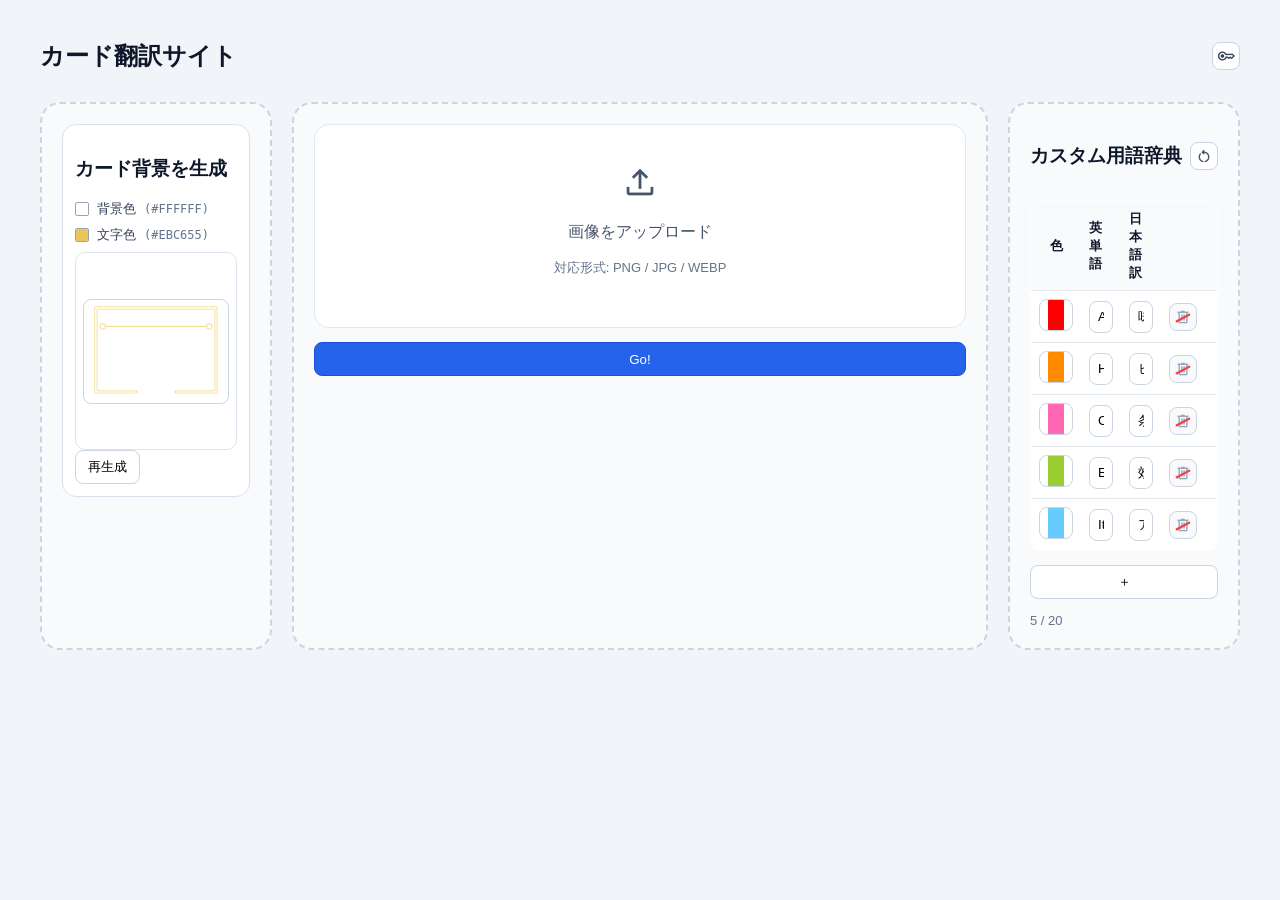
==== index.html @ b6143f52 "印刷処理追加" ====
<!DOCTYPE html>
<html lang="ja">
<head>
<meta charset="UTF-8">
<title>カード翻訳サイト</title>
<link rel="stylesheet" href="https://fonts.googleapis.com/css2?family=Material+Symbols+Outlined:opsz,wght,FILL,GRAD@20,400,0,0" />

<link rel="stylesheet" href="style.css" />

</head>

<body>

<div class="container">

<div class="title">
<div class="title-text">カード翻訳サイト</div>
<div class="title-actions">
<button id="apiKeyOpenBtn" class="key-icon-btn" type="button" aria-label="APIキー入力を開く">
<span class="material-symbols-outlined">key</span>
</button>
</div>
</div>

<div class="layout">

<!-- カード背景生成 -->

<div class="panel editor-side">
<div class="editor">
<h3>カード背景を生成</h3>
<div class="dict-color-rows">
<div class="dict-color-row">
<input id="bgColorInput" class="color-chip-input" type="color" value="#ffffff" aria-label="背景色を選択">
<span>背景色</span>
<span id="bgColorCode" class="color-code">(#FFFFFF)</span>
</div>
<div class="dict-color-row">
<input id="textColorInput" class="color-chip-input" type="color" value="#ebc655" aria-label="文字色を選択">
<span>文字色</span>
<span id="textColorCode" class="color-code">(#EBC655)</span>
</div>
</div>
<div class="bg-preview-wrap">
<img id="bgPreviewImage" src="image/flame.png" alt="生成されたカード背景プレビュー">
</div>
<button id="regenerateBgBtn" class="btn" type="button">再生成</button>
</div>
</div>

<!-- カードアップロード -->

<div class="panel main">

<div class="droparea" id="cardDrop">
<div id="cardDropPlaceholder">
<div class="icon"><span class="material-symbols-outlined">upload</span></div>
<p>画像をアップロード</p>
<p class="meta">対応形式: PNG / JPG / WEBP</p>
</div>
<div class="thumb-viewport">
<button id="prevBtn" class="nav-btn" aria-label="前へ">◀</button>
<div class="thumb-track-wrap">
<div id="thumbTrack" class="thumb-track"></div>
</div>
<button id="nextBtn" class="nav-btn" aria-label="次へ">▶</button>
</div>
</div>
<input id="replaceInput" type="file" accept="image/*" style="display:none;">

<button id="goBtn" class="btn primary" type="button">Go!</button>
<div id="resultPanel" class="result-panel hide">
<div class="result-header">
<h3>翻訳結果</h3>
<button id="printBtn" class="key-icon-btn" type="button" aria-label="印刷">
<span class="material-symbols-outlined">print</span>
</button>
</div>
<div class="result-viewport">
<button id="resultPrevBtn" class="nav-btn" aria-label="翻訳結果 前へ">◀</button>
<div class="result-track-wrap">
<div id="resultList" class="result-list"></div>
</div>
<button id="resultNextBtn" class="nav-btn" aria-label="翻訳結果 次へ">▶</button>
</div>
</div>

</div>

<!-- カスタム用語辞典 -->

<div class="panel side">

<div class="glossary-title-row">
<h3>カスタム用語辞典</h3>
<button id="resetGlossaryBtn" class="glossary-reset-btn" type="button" aria-label="カスタム用語辞典をリセット">
<span class="material-symbols-outlined">restart_alt</span>
</button>
</div>
<table class="dict-table">
<thead>
<tr>
<th class="color-col">色</th>
<th>英単語</th>
<th>日本語訳</th>
<th class="delete-col"></th>
</tr>
</thead>
<tbody id="termBody">
<tr>
<td class="color-col"><input class="color-chip-input" type="color" value="#ff0000" aria-label="文字色 1"></td>
<td><input type="text" value="Ally" aria-label="英単語 1"></td>
<td><input type="text" value="味方" aria-label="日本語訳 1"></td>
<td class="delete-col"><button class="term-delete-btn locked" type="button" aria-label="行を削除不可" disabled><span class="material-symbols-outlined">delete</span></button></td>
</tr>
<tr>
<td class="color-col"><input class="color-chip-input" type="color" value="#ff8c00" aria-label="文字色 2"></td>
<td><input type="text" value="Hero" aria-label="英単語 2"></td>
<td><input type="text" value="ヒーロー" aria-label="日本語訳 2"></td>
<td class="delete-col"><button class="term-delete-btn locked" type="button" aria-label="行を削除不可" disabled><span class="material-symbols-outlined">delete</span></button></td>
</tr>
<tr>
<td class="color-col"><input class="color-chip-input" type="color" value="#ff69b4" aria-label="文字色 3"></td>
<td><input type="text" value="Condition" aria-label="英単語 3"></td>
<td><input type="text" value="条件" aria-label="日本語訳 3"></td>
<td class="delete-col"><button class="term-delete-btn locked" type="button" aria-label="行を削除不可" disabled><span class="material-symbols-outlined">delete</span></button></td>
</tr>
<tr>
<td class="color-col"><input class="color-chip-input" type="color" value="#9acd32" aria-label="文字色 4"></td>
<td><input type="text" value="Effect" aria-label="英単語 4"></td>
<td><input type="text" value="効果" aria-label="日本語訳 4"></td>
<td class="delete-col"><button class="term-delete-btn locked" type="button" aria-label="行を削除不可" disabled><span class="material-symbols-outlined">delete</span></button></td>
</tr>
<tr>
<td class="color-col"><input class="color-chip-input" type="color" value="#66ccff" aria-label="文字色 5"></td>
<td><input type="text" value="Item" aria-label="英単語 5"></td>
<td><input type="text" value="アイテム" aria-label="日本語訳 5"></td>
<td class="delete-col"><button class="term-delete-btn locked" type="button" aria-label="行を削除不可" disabled><span class="material-symbols-outlined">delete</span></button></td>
</tr>
</tbody>
</table>
<button id="addTermBtn" class="btn dict-add" type="button">＋</button>
<div class="meta" id="termMeta">1 / 20</div>

</div>

</div>

</div>

<div id="apiKeyModal" class="modal hide">
<div class="modal-card">
<h3 style="margin:0;">OpenAI API Key</h3>
<div class="field" style="margin:0;">
<label for="openaiApiKey">APIキー</label>
<input id="openaiApiKey" type="password" placeholder="sk-...">
</div>
<div class="meta">APIキーはブラウザ内でのみ使用します</div>
<div class="row">
<button id="apiKeyCloseBtn" class="btn" type="button">閉じる</button>
</div>
</div>
</div>

<iframe id="printRenderFrame" class="print-render-frame" title="印刷専用"></iframe>

<script src="main.js"></script>

</body>
</html>
---- style.css ----
body{
    margin:0;
    font-family:sans-serif;
    background:#f1f5f9;
    color:#0f172a;
}

.container{
    width:100%;
    padding:40px;
    box-sizing:border-box;
}

.title{
    display:flex;
    align-items:center;
    justify-content:space-between;
    margin-bottom:30px;
}

.title-text{
    font-size:24px;
    font-weight:bold;
}

.title-actions{
    display:flex;
    align-items:center;
    gap:8px;
}

.key-icon-btn,
.thumb-icon-btn,
.glossary-reset-btn,
.term-delete-btn,
.result-edit-toggle-btn{
    border:1px solid #cbd5e1;
    border-radius:8px;
    background:#fff;
    display:flex;
    align-items:center;
    justify-content:center;
    cursor:pointer;
}

.key-icon-btn{
    width:28px;
    height:28px;
    color:#334155;
}

.material-symbols-outlined{
    font-size:18px;
    line-height:1;
}

.modal{
    position:fixed;
    inset:0;
    background:rgba(15,23,42,.35);
    display:flex;
    align-items:center;
    justify-content:center;
    z-index:50;
}

.modal-card{
    width:min(420px, calc(100vw - 32px));
    background:#fff;
    border:1px solid #cbd5e1;
    border-radius:12px;
    padding:14px;
    box-sizing:border-box;
    display:flex;
    flex-direction:column;
    gap:10px;
}

.print-render-frame{
    width:0;
    height:0;
    border:0;
    position:absolute;
    left:-9999px;
    top:-9999px;
}

.layout{
    --layout-gap: 20px;
    display:flex;
    gap:var(--layout-gap);
}

.panel{
    background:#f8fafc;
    border:2px dashed #cbd5e1;
    border-radius:20px;
    padding:20px;
    box-sizing:border-box;
    min-width:0;
    display:flex;
    flex-direction:column;
    gap:14px;
}

.main{
    flex:0 0 calc((100% - (var(--layout-gap) * 2)) * 0.6);
    width:calc((100% - (var(--layout-gap) * 2)) * 0.6);
    min-height:400px;
}

.side{
    flex:0 0 calc((100% - (var(--layout-gap) * 2)) * 0.2);
    width:calc((100% - (var(--layout-gap) * 2)) * 0.2);
    min-height:400px;
}

.editor-side{
    flex:0 0 calc((100% - (var(--layout-gap) * 2)) * 0.2);
    width:calc((100% - (var(--layout-gap) * 2)) * 0.2);
    min-height:400px;
}

.droparea{
    background:white;
    border:1px solid #e2e8f0;
    border-radius:15px;
    min-height:170px;
    display:flex;
    align-items:center;
    justify-content:center;
    flex-direction:column;
    text-align:center;
    color:#475569;
    padding:16px;
    transition:all .15s ease;
}

.droparea.has-items{
    justify-content:flex-start;
    align-items:stretch;
}

.droparea.dragover{
    border-color:#3b82f6;
    background:#eff6ff;
}

.thumb-viewport{
    border:1px solid #dbe3ee;
    background:white;
    border-radius:14px;
    padding:8px;
    display:flex;
    align-items:center;
    gap:8px;
}

.thumb-track-wrap{
    overflow-x:scroll;
    overflow-y:hidden;
    scrollbar-gutter:stable;
    flex:1;
}

.thumb-track{
    display:flex;
    gap:8px;
    transition:transform .18s ease;
}

.thumb-item{
    width:248px;
    min-width:248px;
    display:flex;
    flex-direction:column;
    align-items:center;
    gap:4px;
}

.thumb{
    width:100%;
    height:340px;
    border:2px solid transparent;
    border-radius:10px;
    background:#f8fafc;
    cursor:pointer;
    padding:0;
    overflow:hidden;
}

.thumb-actions{
    width:100%;
    display:flex;
    align-items:center;
    justify-content:space-between;
    gap:6px;
}

.thumb-replace-btn{
    flex:1;
}

.thumb-icon-btn{
    width:32px;
    height:32px;
    color:#475569;
}

.thumb-icon-btn.danger{
    color:#b91c1c;
    border-color:#fca5a5;
    background:#fff5f5;
}

.thumb img{
    width:100%;
    height:100%;
    object-fit:cover;
    display:block;
}

.thumb.active{
    border-color:#2563eb;
    box-shadow:0 0 0 2px #dbeafe inset;
}

.thumb.dragging{
    opacity:.6;
}

.thumb.drag-target{
    border-color:#0ea5e9;
    box-shadow:0 0 0 2px #bae6fd inset;
}

.thumb-order{
    min-width:24px;
    height:24px;
    padding:0 6px;
    border-radius:999px;
    background:rgba(15,23,42,.82);
    color:#fff;
    font-size:12px;
    display:flex;
    align-items:center;
    justify-content:center;
    z-index:2;
    pointer-events:none;
}

.nav-btn{
    width:32px;
    height:32px;
    border-radius:999px;
    border:1px solid #cbd5e1;
    background:#fff;
    cursor:pointer;
}

.nav-btn:disabled{
    opacity:.45;
    cursor:not-allowed;
}

.editor{
    border:1px solid #d8e1ee;
    background:#fff;
    border-radius:14px;
    padding:12px;
    min-height:240px;
}

.editor-grid{
    display:grid;
    grid-template-columns:1fr;
    gap:12px;
}

.editor-preview{
    width:100%;
    height:190px;
    border-radius:10px;
    border:1px solid #dbe3ee;
    overflow:hidden;
    background:#f8fafc;
}

.editor-preview img{
    width:100%;
    height:100%;
    object-fit:cover;
    display:block;
}

.field{
    display:flex;
    flex-direction:column;
    gap:6px;
    margin-bottom:10px;
}

.field input{
    height:34px;
    border:1px solid #cbd5e1;
    border-radius:8px;
    padding:0 10px;
}

.row{
    display:flex;
    gap:8px;
    flex-wrap:wrap;
}

.btn{
    height:34px;
    border-radius:8px;
    border:1px solid #cbd5e1;
    padding:0 12px;
    background:#fff;
    cursor:pointer;
}

.btn.primary{
    background:#2563eb;
    color:#fff;
    border-color:#1d4ed8;
}

.btn.danger{
    background:#dc2626;
    border-color:#b91c1c;
    color:#fff;
}

.meta{
    color:#64748b;
    font-size:13px;
}

.icon{
    margin-bottom:10px;
}

.icon .material-symbols-outlined{
    font-size:40px;
}

.dict-table{
    width:100%;
    border-collapse:collapse;
    table-layout:fixed;
    background:#fff;
    border:1px solid #dbe3ee;
    border-radius:10px;
    overflow:hidden;
}

.dict-table th,
.dict-table td{
    border-bottom:1px solid #e2e8f0;
    padding:8px;
    text-align:left;
    vertical-align:middle;
}

.dict-table .color-col{
    width:34px;
    text-align:center;
}

.dict-table .delete-col{
    width:40px;
    text-align:center;
}

.glossary-title-row{
    display:flex;
    align-items:center;
    justify-content:space-between;
    gap:8px;
}

.glossary-reset-btn{
    width:28px;
    height:28px;
    color:#475569;
}

.term-delete-btn{
    width:28px;
    height:28px;
    color:#475569;
    position:relative;
}

.term-delete-btn .material-symbols-outlined{
    font-size:18px;
}

.term-delete-btn.locked{
    cursor:not-allowed;
    color:#94a3b8;
    border-color:#cbd5e1;
    background:#f8fafc;
}

.term-delete-btn.locked::after{
    content:"";
    position:absolute;
    left:5px;
    right:5px;
    top:13px;
    border-top:2px solid #ef4444;
    transform:rotate(-28deg);
}

.dict-table th{
    background:#f8fafc;
    font-size:13px;
}

.dict-table tbody tr:last-child td{
    border-bottom:none;
}

.dict-table input{
    width:100%;
    height:32px;
    box-sizing:border-box;
    border:1px solid #cbd5e1;
    border-radius:8px;
    padding:0 8px;
}

.dict-color-rows{
    display:flex;
    flex-direction:column;
    gap:8px;
    margin-bottom:8px;
}

.dict-color-row{
    display:flex;
    align-items:center;
    gap:8px;
    font-size:13px;
    color:#334155;
}

.color-code{
    color:#64748b;
    font-family:monospace;
    font-size:12px;
}

.color-chip-input{
    width:14px;
    height:14px;
    padding:0;
    border:1px solid #94a3b8;
    border-radius:2px;
    cursor:pointer;
    flex:0 0 auto;
    background:none;
}

.color-chip-input::-webkit-color-swatch-wrapper{
    padding:0;
}

.color-chip-input::-webkit-color-swatch{
    border:none;
    border-radius:1px;
}

.dict-add{
    width:100%;
}

.bg-preview-wrap{
    border:1px solid #dbe3ee;
    border-radius:10px;
    background:#fff;
    min-height:180px;
    display:flex;
    align-items:center;
    justify-content:center;
    padding:8px;
}

.bg-preview-wrap img{
    width:100%;
    height:auto;
    border-radius:8px;
    border:1px solid #cbd5e1;
    display:block;
}

.result-panel{
    border:1px solid #d8e1ee;
    background:#fff;
    border-radius:14px;
    padding:12px;
}

.result-header{
    display:flex;
    align-items:center;
    gap:8px;
    margin-bottom:12px;
}

.result-header h3{
    margin:0;
}

.result-list{
    display:flex;
    gap:8px;
    transition:transform .18s ease;
}

.result-viewport{
    border:1px solid #dbe3ee;
    background:white;
    border-radius:14px;
    padding:8px;
    display:flex;
    align-items:center;
    gap:8px;
}

.result-track-wrap{
    overflow-x:scroll;
    overflow-y:hidden;
    scrollbar-gutter:stable;
    flex:1;
}

.result-item{
    width:248px;
    min-width:248px;
    display:flex;
    flex-direction:column;
    align-items:center;
    gap:4px;
}

.result-tools{
    width:100%;
    display:flex;
    align-items:center;
    justify-content:center;
    position:relative;
    min-height:28px;
}

.result-retry-btn{
    width:100%;
}

.result-edit-toggle-btn{
    width:28px;
    height:28px;
    color:#475569;
    position:absolute;
    right:0;
    top:0;
}

.result-edit-toggle-btn:disabled{
    border-color:#cbd5e1;
    background:#fff;
    color:#475569;
    cursor:not-allowed;
    opacity:1;
    position:relative;
}

.result-edit-toggle-btn:disabled::after{
    content:"";
    position:absolute;
    width:34px;
    height:2px;
    background:#ef4444;
    transform:rotate(-35deg);
    left:-3px;
    top:13px;
    border-radius:999px;
    pointer-events:none;
}

.result-edit-input,
.result-edit-textarea{
    width:100%;
    box-sizing:border-box;
    border:1px solid #94a3b8;
    border-radius:6px;
    background:#fff;
    color:#0f172a;
    font-family:inherit;
    text-align:center;
    padding:4px 6px;
}

.result-edit-input{
    height:100%;
    font-size:14px;
    font-weight:700;
}

.result-edit-textarea{
    height:100%;
    resize:none;
    font-size:12px;
    line-height:1.25;
}

.result-flip{
    width:100%;
    height:170px;
    padding:0;
    border:0;
    background:transparent;
    cursor:pointer;
    perspective:1000px;
}

.result-card{
    width:100%;
    height:100%;
    position:relative;
    transform-style:preserve-3d;
    transition:transform .45s ease;
}

.result-item.flipped .result-card{
    transform:rotateY(180deg);
}

.result-item.auto-flip .result-card{
    animation:flipToFront .55s ease forwards;
}

.result-face{
    position:absolute;
    inset:0;
    box-sizing:border-box;
    border:1px solid #dbe3ee;
    border-radius:10px;
    background:var(--result-bg, #f8fafc);
    background-image:url("image/flame.png");
    background-repeat:no-repeat;
    background-size:100% 100%;
    background-position:center;
    color:var(--result-text, #0f172a);
    padding:12px 21px 15px;
    display:flex;
    flex-direction:column;
    align-items:center;
    text-align:center;
    overflow:hidden;
    backface-visibility:hidden;
}

.result-face.back{
    transform:rotateY(180deg);
}

@keyframes flipToFront{
    from{ transform:rotateY(180deg); }
    to{ transform:rotateY(0deg); }
}

.result-order{
    min-width:24px;
    height:24px;
    padding:0 6px;
    border-radius:999px;
    background:rgba(15,23,42,.82);
    color:#fff;
    font-size:12px;
    display:flex;
    align-items:center;
    justify-content:center;
    z-index:2;
}

.result-head{
    box-sizing:border-box;
    width:90%;
    font-size:15px;
    font-weight:700;
    line-height:1.15;
    margin:2px 0 13px;
    height:26px;
    min-height:26px;
    max-height:26px;
    overflow:hidden;
}

.result-title-display{
    padding-top:6px;
}

.result-row{
    font-size:13px;
    line-height:1.25;
    width:92%;
    height:74px;
    min-height:74px;
    max-height:74px;
    overflow:hidden;
}

.result-type{
    width:88%;
    font-size:12px;
    margin-top:auto;
    padding-top:14px;
    height:18px;
    min-height:18px;
    max-height:18px;
    overflow:hidden;
}

.hide{
    display:none !important;
}

@media (max-width: 920px){
    .layout{
        flex-direction:column;
    }
    .editor-side,
    .main,
    .side{
        width:auto;
        flex:1 1 auto;
    }
    .editor-preview{
        width:100%;
        height:220px;
    }
}
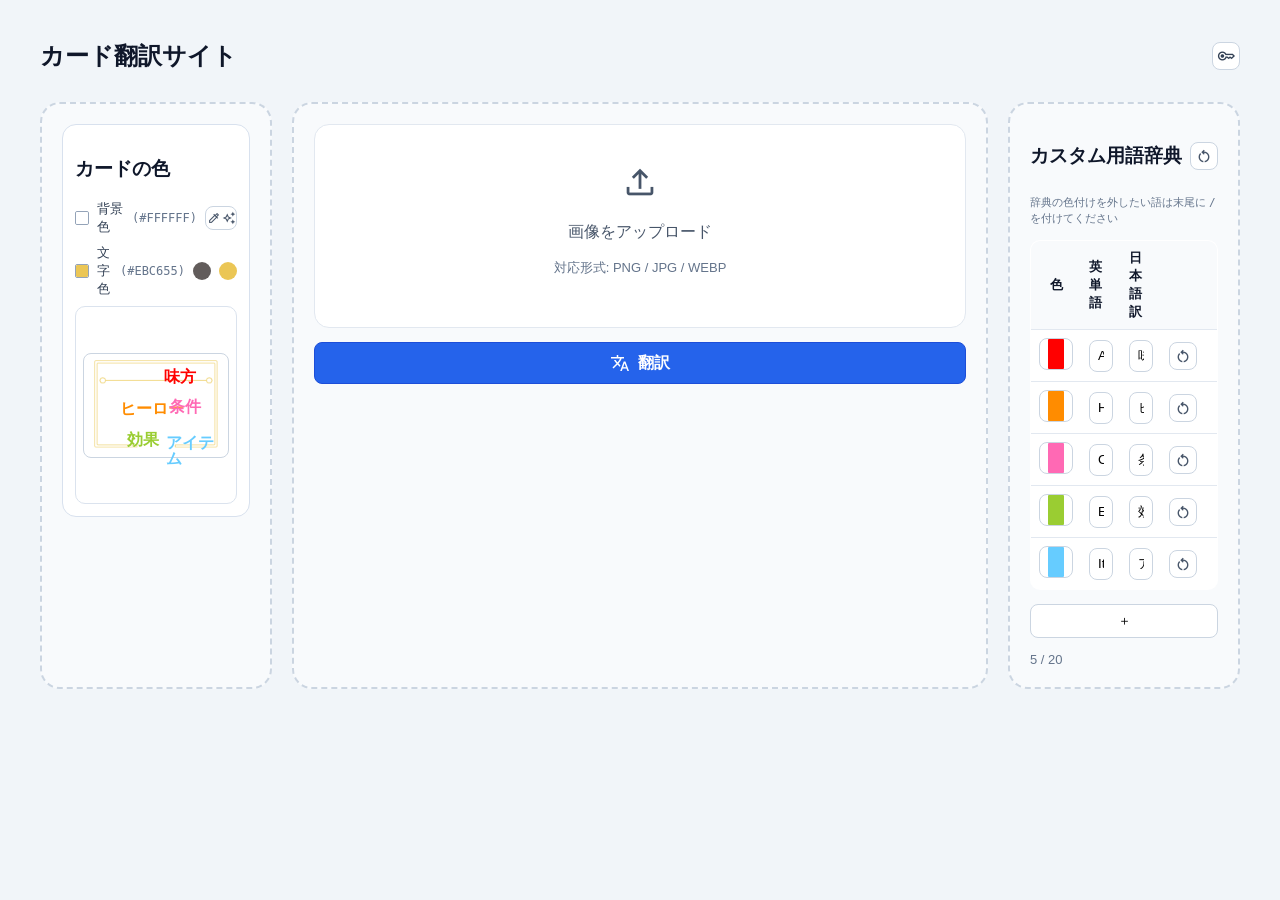
==== commit 55fd7902: "ボタン位置など微修正" ====
--- a/index.html
+++ b/index.html
@@ -28,23 +28,35 @@
 
 <div class="panel editor-side">
 <div class="editor">
-<h3>カード背景を生成</h3>
+<h3>カードの色</h3>
 <div class="dict-color-rows">
 <div class="dict-color-row">
 <input id="bgColorInput" class="color-chip-input" type="color" value="#ffffff" aria-label="背景色を選択">
 <span>背景色</span>
 <span id="bgColorCode" class="color-code">(#FFFFFF)</span>
+<button id="refreshBgColorBtn" class="color-reset-btn color-action-btn" type="button" aria-label="背景色を再取得">
+<span class="material-symbols-outlined">colorize</span>
+<span class="material-symbols-outlined">auto_awesome</span>
+</button>
 </div>
 <div class="dict-color-row">
 <input id="textColorInput" class="color-chip-input" type="color" value="#ebc655" aria-label="文字色を選択">
 <span>文字色</span>
 <span id="textColorCode" class="color-code">(#EBC655)</span>
+<button class="text-color-preset-btn" type="button" data-color="#625C5B" aria-label="文字色を #625C5B にする"></button>
+<button class="text-color-preset-btn gold" type="button" data-color="#EBC655" aria-label="文字色を #EBC655 にする"></button>
 </div>
 </div>
 <div class="bg-preview-wrap">
 <img id="bgPreviewImage" src="image/flame.png" alt="生成されたカード背景プレビュー">
+<div class="bg-preview-glossary" aria-hidden="true">
+<span class="bg-preview-word ally">味方</span>
+<span class="bg-preview-word hero">ヒーロー</span>
+<span class="bg-preview-word condition">条件</span>
+<span class="bg-preview-word effect">効果</span>
+<span class="bg-preview-word item">アイテム</span>
 </div>
-<button id="regenerateBgBtn" class="btn" type="button">再生成</button>
+</div>
 </div>
 </div>
 
@@ -68,13 +80,13 @@
 </div>
 <input id="replaceInput" type="file" accept="image/*" style="display:none;">
 
-<button id="goBtn" class="btn primary" type="button">Go!</button>
+<button id="goBtn" class="btn primary action-primary-btn" type="button">
+<span class="material-symbols-outlined">translate</span>
+<span>翻訳</span>
+</button>
 <div id="resultPanel" class="result-panel hide">
 <div class="result-header">
 <h3>翻訳結果</h3>
-<button id="printBtn" class="key-icon-btn" type="button" aria-label="印刷">
-<span class="material-symbols-outlined">print</span>
-</button>
 </div>
 <div class="result-viewport">
 <button id="resultPrevBtn" class="nav-btn" aria-label="翻訳結果 前へ">◀</button>
@@ -84,6 +96,10 @@
 <button id="resultNextBtn" class="nav-btn" aria-label="翻訳結果 次へ">▶</button>
 </div>
 </div>
+<button id="printBtn" class="btn primary print-action-btn hide" type="button" aria-label="印刷">
+<span class="material-symbols-outlined">print</span>
+<span>印刷</span>
+</button>
 
 </div>
 
@@ -97,6 +113,7 @@
 <span class="material-symbols-outlined">restart_alt</span>
 </button>
 </div>
+<div class="glossary-note">辞典の色付けを外したい語は末尾に <code>/</code> を付けてください</div>
 <table class="dict-table">
 <thead>
 <tr>
@@ -111,31 +128,31 @@
 <td class="color-col"><input class="color-chip-input" type="color" value="#ff0000" aria-label="文字色 1"></td>
 <td><input type="text" value="Ally" aria-label="英単語 1"></td>
 <td><input type="text" value="味方" aria-label="日本語訳 1"></td>
-<td class="delete-col"><button class="term-delete-btn locked" type="button" aria-label="行を削除不可" disabled><span class="material-symbols-outlined">delete</span></button></td>
+<td class="delete-col"><button class="term-reset-btn" type="button" aria-label="1行目を初期値に戻す" data-default-color="#ff0000" data-default-en="Ally" data-default-ja="味方"><span class="material-symbols-outlined">restart_alt</span></button></td>
 </tr>
 <tr>
 <td class="color-col"><input class="color-chip-input" type="color" value="#ff8c00" aria-label="文字色 2"></td>
 <td><input type="text" value="Hero" aria-label="英単語 2"></td>
 <td><input type="text" value="ヒーロー" aria-label="日本語訳 2"></td>
-<td class="delete-col"><button class="term-delete-btn locked" type="button" aria-label="行を削除不可" disabled><span class="material-symbols-outlined">delete</span></button></td>
+<td class="delete-col"><button class="term-reset-btn" type="button" aria-label="2行目を初期値に戻す" data-default-color="#ff8c00" data-default-en="Hero" data-default-ja="ヒーロー"><span class="material-symbols-outlined">restart_alt</span></button></td>
 </tr>
 <tr>
 <td class="color-col"><input class="color-chip-input" type="color" value="#ff69b4" aria-label="文字色 3"></td>
 <td><input type="text" value="Condition" aria-label="英単語 3"></td>
 <td><input type="text" value="条件" aria-label="日本語訳 3"></td>
-<td class="delete-col"><button class="term-delete-btn locked" type="button" aria-label="行を削除不可" disabled><span class="material-symbols-outlined">delete</span></button></td>
+<td class="delete-col"><button class="term-reset-btn" type="button" aria-label="3行目を初期値に戻す" data-default-color="#ff69b4" data-default-en="Condition" data-default-ja="条件"><span class="material-symbols-outlined">restart_alt</span></button></td>
 </tr>
 <tr>
 <td class="color-col"><input class="color-chip-input" type="color" value="#9acd32" aria-label="文字色 4"></td>
 <td><input type="text" value="Effect" aria-label="英単語 4"></td>
 <td><input type="text" value="効果" aria-label="日本語訳 4"></td>
-<td class="delete-col"><button class="term-delete-btn locked" type="button" aria-label="行を削除不可" disabled><span class="material-symbols-outlined">delete</span></button></td>
+<td class="delete-col"><button class="term-reset-btn" type="button" aria-label="4行目を初期値に戻す" data-default-color="#9acd32" data-default-en="Effect" data-default-ja="効果"><span class="material-symbols-outlined">restart_alt</span></button></td>
 </tr>
 <tr>
 <td class="color-col"><input class="color-chip-input" type="color" value="#66ccff" aria-label="文字色 5"></td>
 <td><input type="text" value="Item" aria-label="英単語 5"></td>
 <td><input type="text" value="アイテム" aria-label="日本語訳 5"></td>
-<td class="delete-col"><button class="term-delete-btn locked" type="button" aria-label="行を削除不可" disabled><span class="material-symbols-outlined">delete</span></button></td>
+<td class="delete-col"><button class="term-reset-btn" type="button" aria-label="5行目を初期値に戻す" data-default-color="#66ccff" data-default-en="Item" data-default-ja="アイテム"><span class="material-symbols-outlined">restart_alt</span></button></td>
 </tr>
 </tbody>
 </table>
--- a/style.css
+++ b/style.css
@@ -33,6 +33,8 @@
 .key-icon-btn,
 .thumb-icon-btn,
 .glossary-reset-btn,
+.color-reset-btn,
+.term-reset-btn,
 .term-delete-btn,
 .result-edit-toggle-btn{
     border:1px solid #cbd5e1;
@@ -329,6 +331,27 @@
     border-color:#1d4ed8;
 }
 
+.action-primary-btn,
+.print-action-btn{
+    display:flex;
+    align-items:center;
+    justify-content:center;
+    gap:8px;
+    height:42px;
+    padding:0 18px;
+    font-size:16px;
+    font-weight:700;
+}
+
+.action-primary-btn .material-symbols-outlined,
+.print-action-btn .material-symbols-outlined{
+    font-size:20px;
+}
+
+.print-action-btn .material-symbols-outlined{
+    font-size:60px;
+}
+
 .btn.danger{
     background:#dc2626;
     border-color:#b91c1c;
@@ -383,10 +406,55 @@
     gap:8px;
 }
 
+.glossary-note{
+    margin-top:-6px;
+    color:#64748b;
+    font-size:11px;
+    line-height:1.4;
+}
+
+.glossary-note code{
+    font-family:monospace;
+    font-size:11px;
+}
+
 .glossary-reset-btn{
     width:28px;
     height:28px;
     color:#475569;
+}
+
+.color-reset-btn{
+    width:24px;
+    height:24px;
+    color:#475569;
+    margin-left:auto;
+}
+
+.text-color-preset-btn{
+    width:18px;
+    height:18px;
+    border:0;
+    border-radius:999px;
+    background:#625C5B;
+    padding:0;
+    cursor:pointer;
+    flex:0 0 auto;
+}
+
+.text-color-preset-btn.gold{
+    background:#EBC655;
+}
+
+.color-action-btn{
+    width:32px;
+    height:24px;
+    gap:1px;
+    padding:0 2px;
+}
+
+.color-action-btn .material-symbols-outlined{
+    font-size:14px;
 }
 
 .term-delete-btn{
@@ -396,7 +464,17 @@
     position:relative;
 }
 
+.term-reset-btn{
+    width:28px;
+    height:28px;
+    color:#475569;
+}
+
 .term-delete-btn .material-symbols-outlined{
+    font-size:18px;
+}
+
+.term-reset-btn .material-symbols-outlined{
     font-size:18px;
 }
 
@@ -448,6 +526,10 @@
     gap:8px;
     font-size:13px;
     color:#334155;
+}
+
+.dict-color-row .color-code{
+    margin-right:auto;
 }
 
 .color-code{
@@ -489,6 +571,8 @@
     align-items:center;
     justify-content:center;
     padding:8px;
+    position:relative;
+    overflow:hidden;
 }
 
 .bg-preview-wrap img{
@@ -499,6 +583,50 @@
     display:block;
 }
 
+.bg-preview-glossary{
+    position:absolute;
+    inset:16px;
+    pointer-events:none;
+    font-weight:700;
+    line-height:1;
+}
+
+.bg-preview-word{
+    position:absolute;
+    font-size:16px;
+    text-shadow:0 1px 1px rgba(255,255,255,.28);
+}
+
+.bg-preview-word.ally{
+    left:56%;
+    top:28%;
+    color:#ff0000;
+}
+
+.bg-preview-word.hero{
+    left:22%;
+    top:47%;
+    color:#ff8c00;
+}
+
+.bg-preview-word.condition{
+    left:60%;
+    top:46%;
+    color:#ff69b4;
+}
+
+.bg-preview-word.effect{
+    left:27%;
+    top:66%;
+    color:#9acd32;
+}
+
+.bg-preview-word.item{
+    left:58%;
+    top:68%;
+    color:#66ccff;
+}
+
 .result-panel{
     border:1px solid #d8e1ee;
     background:#fff;
@@ -515,6 +643,16 @@
 
 .result-header h3{
     margin:0;
+}
+
+.print-action-btn{
+    align-self:center;
+    margin-top:2px;
+    height:84px;
+    padding:0 28px;
+    border-radius:16px;
+    gap:14px;
+    font-size:22px;
 }
 
 .result-list{
@@ -559,7 +697,80 @@
 }
 
 .result-retry-btn{
-    width:100%;
+    width:134px;
+    grid-column:2;
+    justify-self:center;
+}
+
+.result-actions{
+    width:100%;
+    display:grid;
+    grid-template-columns:36px 1fr 44px;
+    align-items:center;
+    gap:10px;
+}
+
+.result-power-toggle{
+    display:flex;
+    align-items:center;
+    justify-content:center;
+    user-select:none;
+    grid-column:1;
+    width:36px;
+    height:36px;
+}
+
+.result-power-toggle-input{
+    width:18px;
+    height:18px;
+    margin:0;
+    appearance:none;
+    -webkit-appearance:none;
+    border:1.5px solid #64748b;
+    border-radius:999px;
+    background:#fff;
+    display:grid;
+    place-items:center;
+    cursor:pointer;
+}
+
+.result-power-toggle-input::after{
+    content:"";
+    width:8px;
+    height:8px;
+    border-radius:999px;
+    background:#475569;
+    transform:scale(0);
+    transition:transform .12s ease;
+}
+
+.result-power-toggle-input:checked::after{
+    transform:scale(1);
+}
+
+.result-print-count-input{
+    width:25px;
+    height:32px;
+    border:1px solid #cbd5e1;
+    border-radius:12px;
+    background:#fff;
+    color:#0f172a;
+    font:inherit;
+    font-weight:700;
+    text-align:center;
+    padding:0 8px;
+    justify-self:end;
+    grid-column:3;
+}
+
+.result-print-count-input::-webkit-outer-spin-button,
+.result-print-count-input::-webkit-inner-spin-button{
+    -webkit-appearance:none;
+    margin:0;
+}
+
+.result-print-count-input[type="number"]{
+    -moz-appearance:textfield;
 }
 
 .result-edit-toggle-btn{
@@ -649,13 +860,13 @@
     position:absolute;
     inset:0;
     box-sizing:border-box;
-    border:1px solid #dbe3ee;
+    border:1px solid var(--result-border, #dbe3ee);
     border-radius:10px;
     background:var(--result-bg, #f8fafc);
-    background-image:url("image/flame.png");
+    background-image:var(--result-frame-image, url("image/flame.png"));
     background-repeat:no-repeat;
     background-size:100% 100%;
-    background-position:center;
+    background-position:left top;
     color:var(--result-text, #0f172a);
     padding:12px 21px 15px;
     display:flex;
@@ -664,6 +875,11 @@
     text-align:center;
     overflow:hidden;
     backface-visibility:hidden;
+}
+
+.result-face > *{
+    position:relative;
+    z-index:2;
 }
 
 .result-face.back{
@@ -716,15 +932,45 @@
     overflow:hidden;
 }
 
+.result-bottom{
+    width:100%;
+    margin-top:auto;
+    display:grid;
+    grid-template-columns:24% 1fr 24%;
+    align-items:end;
+}
+
+.result-bottom.no-power{
+    grid-template-columns:1fr;
+    justify-items:center;
+}
+
+.result-power{
+    width:100%;
+    min-height:22px;
+    padding:8px 0 0 6px;
+    box-sizing:border-box;
+    font-size:20px;
+    line-height:1.2;
+    text-align:left;
+    overflow:hidden;
+    position:relative;
+    top:-4mm;
+    z-index:1;
+}
+
 .result-type{
     width:88%;
     font-size:12px;
-    margin-top:auto;
     padding-top:14px;
     height:18px;
     min-height:18px;
     max-height:18px;
     overflow:hidden;
+}
+
+.result-bottom-spacer{
+    width:100%;
 }
 
 .hide{
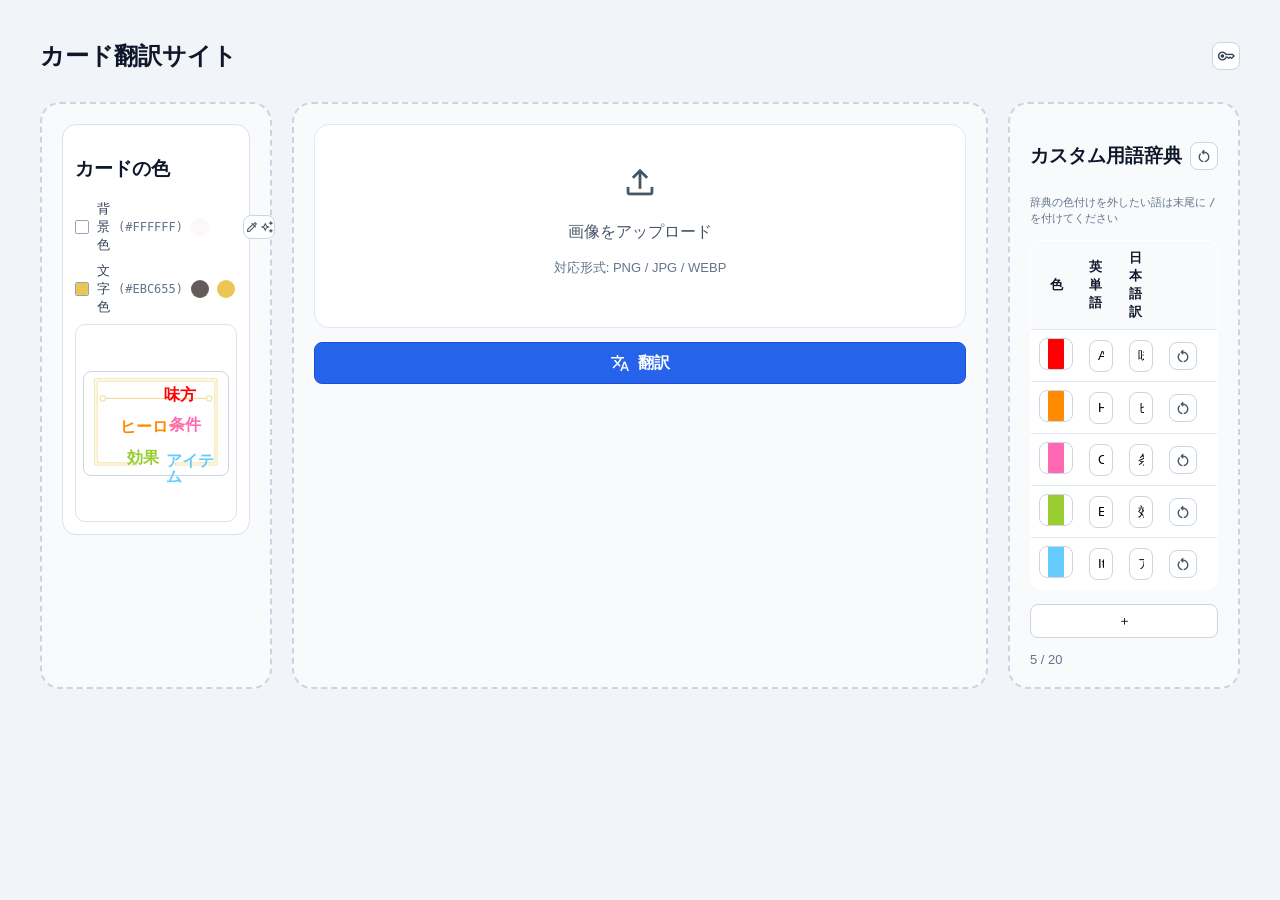
==== commit 1eccfd39: "カスタム用語辞典をキャッシュ&印刷表示の調整" ====
--- a/index.html
+++ b/index.html
@@ -34,17 +34,22 @@
 <input id="bgColorInput" class="color-chip-input" type="color" value="#ffffff" aria-label="背景色を選択">
 <span>背景色</span>
 <span id="bgColorCode" class="color-code">(#FFFFFF)</span>
+<div class="color-row-actions">
+<button class="bg-color-preset-btn" type="button" data-color="#FCF8F8" aria-label="背景色を #FCF8F8 にする"></button>
 <button id="refreshBgColorBtn" class="color-reset-btn color-action-btn" type="button" aria-label="背景色を再取得">
 <span class="material-symbols-outlined">colorize</span>
 <span class="material-symbols-outlined">auto_awesome</span>
 </button>
 </div>
+</div>
 <div class="dict-color-row">
 <input id="textColorInput" class="color-chip-input" type="color" value="#ebc655" aria-label="文字色を選択">
 <span>文字色</span>
 <span id="textColorCode" class="color-code">(#EBC655)</span>
+<div class="color-row-actions">
 <button class="text-color-preset-btn" type="button" data-color="#625C5B" aria-label="文字色を #625C5B にする"></button>
 <button class="text-color-preset-btn gold" type="button" data-color="#EBC655" aria-label="文字色を #EBC655 にする"></button>
+</div>
 </div>
 </div>
 <div class="bg-preview-wrap">
--- a/style.css
+++ b/style.css
@@ -1,3 +1,11 @@
+
+@font-face{
+    font-family:"Corporate Mincho ver3";
+    src:local("Corporate Mincho ver3"),
+        local("コーポレート明朝 ver3"),
+        url("font/Corporate-Mincho-ver3.otf") format("opentype");
+    font-display:swap;
+}
 
 body{
     margin:0;
@@ -440,10 +448,24 @@
     padding:0;
     cursor:pointer;
     flex:0 0 auto;
+    grid-column:1;
 }
 
 .text-color-preset-btn.gold{
     background:#EBC655;
+    grid-column:2;
+}
+
+.bg-color-preset-btn{
+    width:18px;
+    height:18px;
+    border:0;
+    border-radius:999px;
+    background:#FCF8F8;
+    padding:0;
+    cursor:pointer;
+    flex:0 0 auto;
+    grid-column:1;
 }
 
 .color-action-btn{
@@ -451,6 +473,7 @@
     height:24px;
     gap:1px;
     padding:0 2px;
+    grid-column:3;
 }
 
 .color-action-btn .material-symbols-outlined{
@@ -530,6 +553,13 @@
 
 .dict-color-row .color-code{
     margin-right:auto;
+}
+
+.color-row-actions{
+    display:grid;
+    grid-template-columns:18px 18px 32px;
+    align-items:center;
+    column-gap:8px;
 }
 
 .color-code{
@@ -823,11 +853,16 @@
     font-weight:700;
 }
 
+.result-edit-title{
+    font-family:"Corporate Mincho ver3","コーポレート明朝 ver3",serif;
+}
+
 .result-edit-textarea{
     height:100%;
     resize:none;
     font-size:12px;
     line-height:1.25;
+    font-family:"Hiragino Sans","ヒラギノ角ゴシック","Hiragino Kaku Gothic ProN","Yu Gothic",sans-serif;
 }
 
 .result-flip{
@@ -910,6 +945,7 @@
     width:90%;
     font-size:15px;
     font-weight:700;
+    font-family:"Corporate Mincho ver3","コーポレート明朝 ver3",serif;
     line-height:1.15;
     margin:2px 0 13px;
     height:26px;
@@ -930,6 +966,19 @@
     min-height:74px;
     max-height:74px;
     overflow:hidden;
+}
+
+.result-front-effect,
+.result-back-effect{
+    font-family:"Hiragino Sans","ヒラギノ角ゴシック","Hiragino Kaku Gothic ProN","Yu Gothic",sans-serif;
+    font-weight:600;
+}
+
+.card-inline-ability{
+    display:inline-block;
+    max-width:100%;
+    height:auto;
+    vertical-align:middle;
 }
 
 .result-bottom{
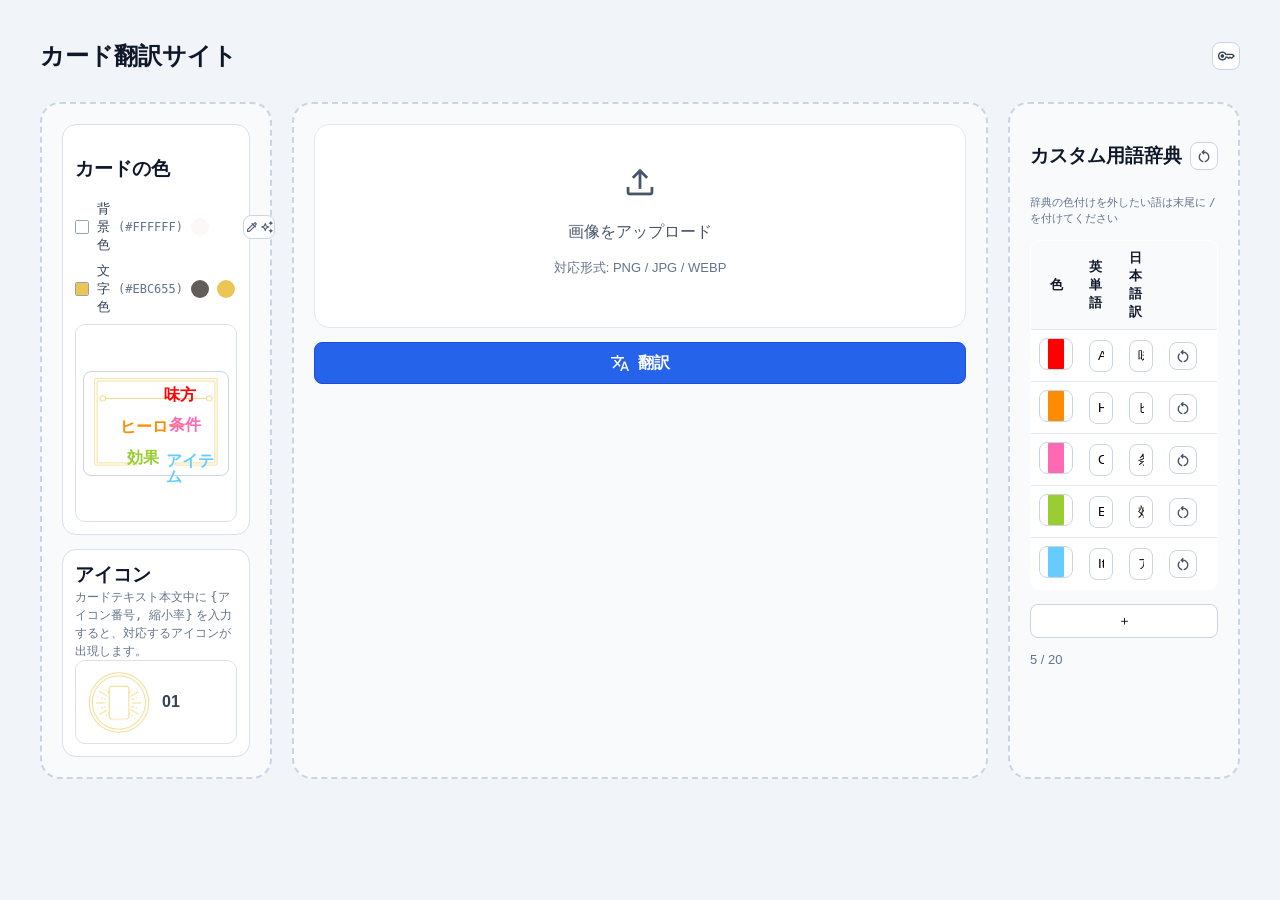
==== commit 58b21ed6: "アイコンパネル追加" ====
--- a/index.html
+++ b/index.html
@@ -63,6 +63,16 @@
 </div>
 </div>
 </div>
+<div class="editor icon-panel">
+<h3>アイコン</h3>
+<div class="icon-panel-note">カードテキスト本文中に <code>{アイコン番号, 縮小率}</code> を入力すると、対応するアイコンが出現します。</div>
+<div class="icon-panel-list">
+<div class="icon-panel-item">
+<img src="image/ability_01.png" alt="ability_01 アイコン">
+<span>01</span>
+</div>
+</div>
+</div>
 </div>
 
 <!-- カードアップロード -->
--- a/style.css
+++ b/style.css
@@ -280,6 +280,54 @@
     border-radius:14px;
     padding:12px;
     min-height:240px;
+}
+
+.icon-panel{
+    min-height:auto;
+    gap:10px;
+}
+
+.icon-panel h3{
+    margin:0;
+}
+
+.icon-panel-note{
+    color:#64748b;
+    font-size:12px;
+    line-height:1.5;
+}
+
+.icon-panel-note code{
+    font-family:monospace;
+    font-size:12px;
+}
+
+.icon-panel-list{
+    display:flex;
+    flex-direction:column;
+    gap:8px;
+}
+
+.icon-panel-item{
+    display:flex;
+    align-items:center;
+    gap:10px;
+    padding:8px 10px;
+    border:1px solid #dbe3ee;
+    border-radius:10px;
+    background:#fff;
+}
+
+.icon-panel-item img{
+    width:66px;
+    height:66px;
+    object-fit:contain;
+    display:block;
+}
+
+.icon-panel-item span{
+    font-weight:700;
+    color:#334155;
 }
 
 .editor-grid{
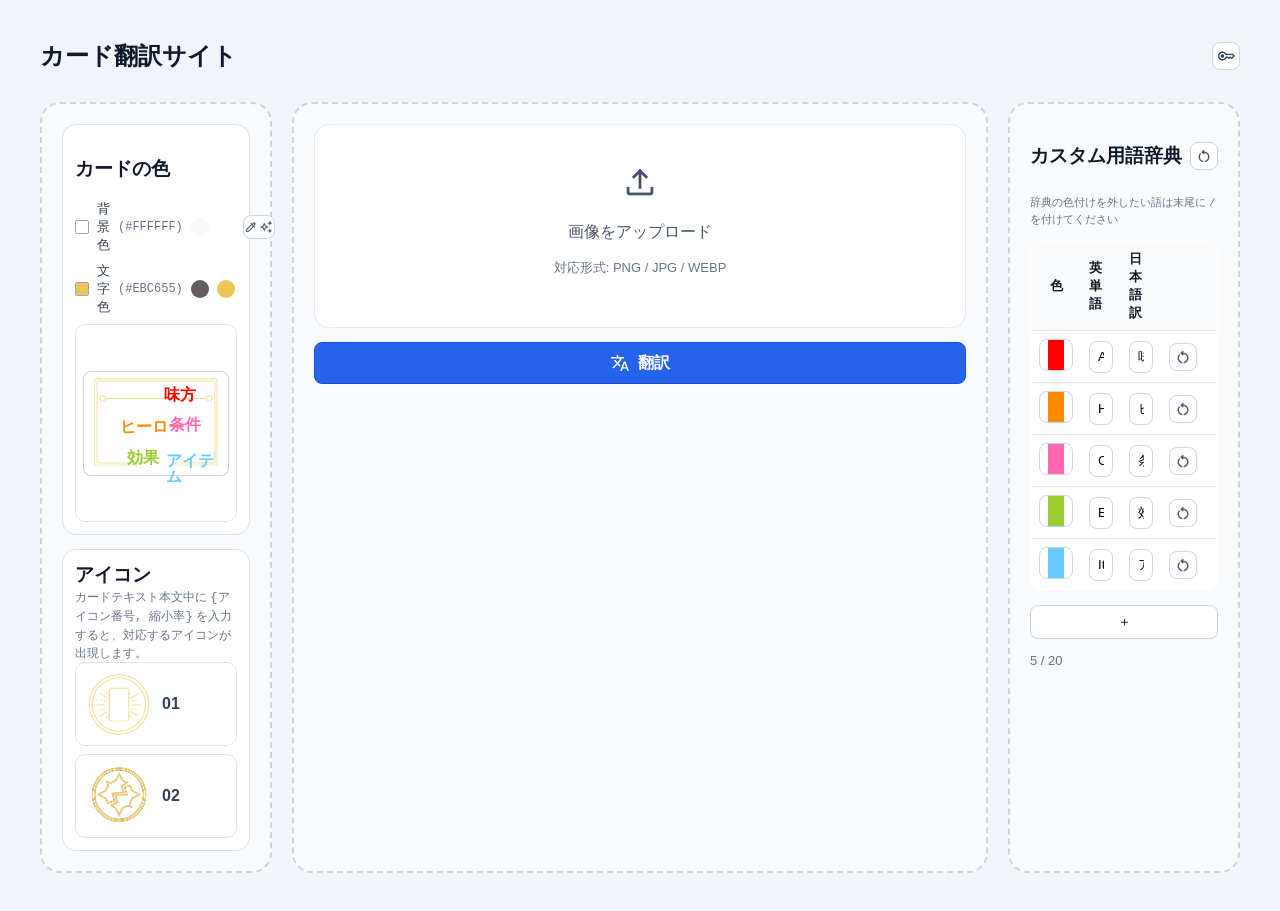
==== commit 21775514: "バトルアイコン 02 追加" ====
--- a/index.html
+++ b/index.html
@@ -71,6 +71,10 @@
 <img src="image/ability_01.png" alt="ability_01 アイコン">
 <span>01</span>
 </div>
+<div class="icon-panel-item">
+<img src="image/ability_02.png" alt="ability_02 アイコン">
+<span>02</span>
+</div>
 </div>
 </div>
 </div>
@@ -138,38 +142,7 @@
 <th class="delete-col"></th>
 </tr>
 </thead>
-<tbody id="termBody">
-<tr>
-<td class="color-col"><input class="color-chip-input" type="color" value="#ff0000" aria-label="文字色 1"></td>
-<td><input type="text" value="Ally" aria-label="英単語 1"></td>
-<td><input type="text" value="味方" aria-label="日本語訳 1"></td>
-<td class="delete-col"><button class="term-reset-btn" type="button" aria-label="1行目を初期値に戻す" data-default-color="#ff0000" data-default-en="Ally" data-default-ja="味方"><span class="material-symbols-outlined">restart_alt</span></button></td>
-</tr>
-<tr>
-<td class="color-col"><input class="color-chip-input" type="color" value="#ff8c00" aria-label="文字色 2"></td>
-<td><input type="text" value="Hero" aria-label="英単語 2"></td>
-<td><input type="text" value="ヒーロー" aria-label="日本語訳 2"></td>
-<td class="delete-col"><button class="term-reset-btn" type="button" aria-label="2行目を初期値に戻す" data-default-color="#ff8c00" data-default-en="Hero" data-default-ja="ヒーロー"><span class="material-symbols-outlined">restart_alt</span></button></td>
-</tr>
-<tr>
-<td class="color-col"><input class="color-chip-input" type="color" value="#ff69b4" aria-label="文字色 3"></td>
-<td><input type="text" value="Condition" aria-label="英単語 3"></td>
-<td><input type="text" value="条件" aria-label="日本語訳 3"></td>
-<td class="delete-col"><button class="term-reset-btn" type="button" aria-label="3行目を初期値に戻す" data-default-color="#ff69b4" data-default-en="Condition" data-default-ja="条件"><span class="material-symbols-outlined">restart_alt</span></button></td>
-</tr>
-<tr>
-<td class="color-col"><input class="color-chip-input" type="color" value="#9acd32" aria-label="文字色 4"></td>
-<td><input type="text" value="Effect" aria-label="英単語 4"></td>
-<td><input type="text" value="効果" aria-label="日本語訳 4"></td>
-<td class="delete-col"><button class="term-reset-btn" type="button" aria-label="4行目を初期値に戻す" data-default-color="#9acd32" data-default-en="Effect" data-default-ja="効果"><span class="material-symbols-outlined">restart_alt</span></button></td>
-</tr>
-<tr>
-<td class="color-col"><input class="color-chip-input" type="color" value="#66ccff" aria-label="文字色 5"></td>
-<td><input type="text" value="Item" aria-label="英単語 5"></td>
-<td><input type="text" value="アイテム" aria-label="日本語訳 5"></td>
-<td class="delete-col"><button class="term-reset-btn" type="button" aria-label="5行目を初期値に戻す" data-default-color="#66ccff" data-default-en="Item" data-default-ja="アイテム"><span class="material-symbols-outlined">restart_alt</span></button></td>
-</tr>
-</tbody>
+<tbody id="termBody"></tbody>
 </table>
 <button id="addTermBtn" class="btn dict-add" type="button">＋</button>
 <div class="meta" id="termMeta">1 / 20</div>
@@ -196,7 +169,15 @@
 
 <iframe id="printRenderFrame" class="print-render-frame" title="印刷専用"></iframe>
 
-<script src="main.js"></script>
+<script src="js/state.js"></script>
+<script src="js/utils.js"></script>
+<script src="js/glossary.js"></script>
+<script src="js/cards.js"></script>
+<script src="js/theme.js"></script>
+<script src="js/api.js"></script>
+<script src="js/print.js"></script>
+<script src="js/render.js"></script>
+<script src="js/app.js"></script>
 
 </body>
 </html>
--- a/style.css
+++ b/style.css
@@ -946,10 +946,6 @@
     border:1px solid var(--result-border, #dbe3ee);
     border-radius:10px;
     background:var(--result-bg, #f8fafc);
-    background-image:var(--result-frame-image, url("image/flame.png"));
-    background-repeat:no-repeat;
-    background-size:100% 100%;
-    background-position:left top;
     color:var(--result-text, #0f172a);
     padding:12px 21px 15px;
     display:flex;
@@ -960,7 +956,17 @@
     backface-visibility:hidden;
 }
 
-.result-face > *{
+.result-frame-layer{
+    position:absolute;
+    inset:0;
+    width:100%;
+    height:100%;
+    object-fit:fill;
+    pointer-events:none;
+    z-index:0;
+}
+
+.result-face > *:not(.result-frame-layer){
     position:relative;
     z-index:2;
 }
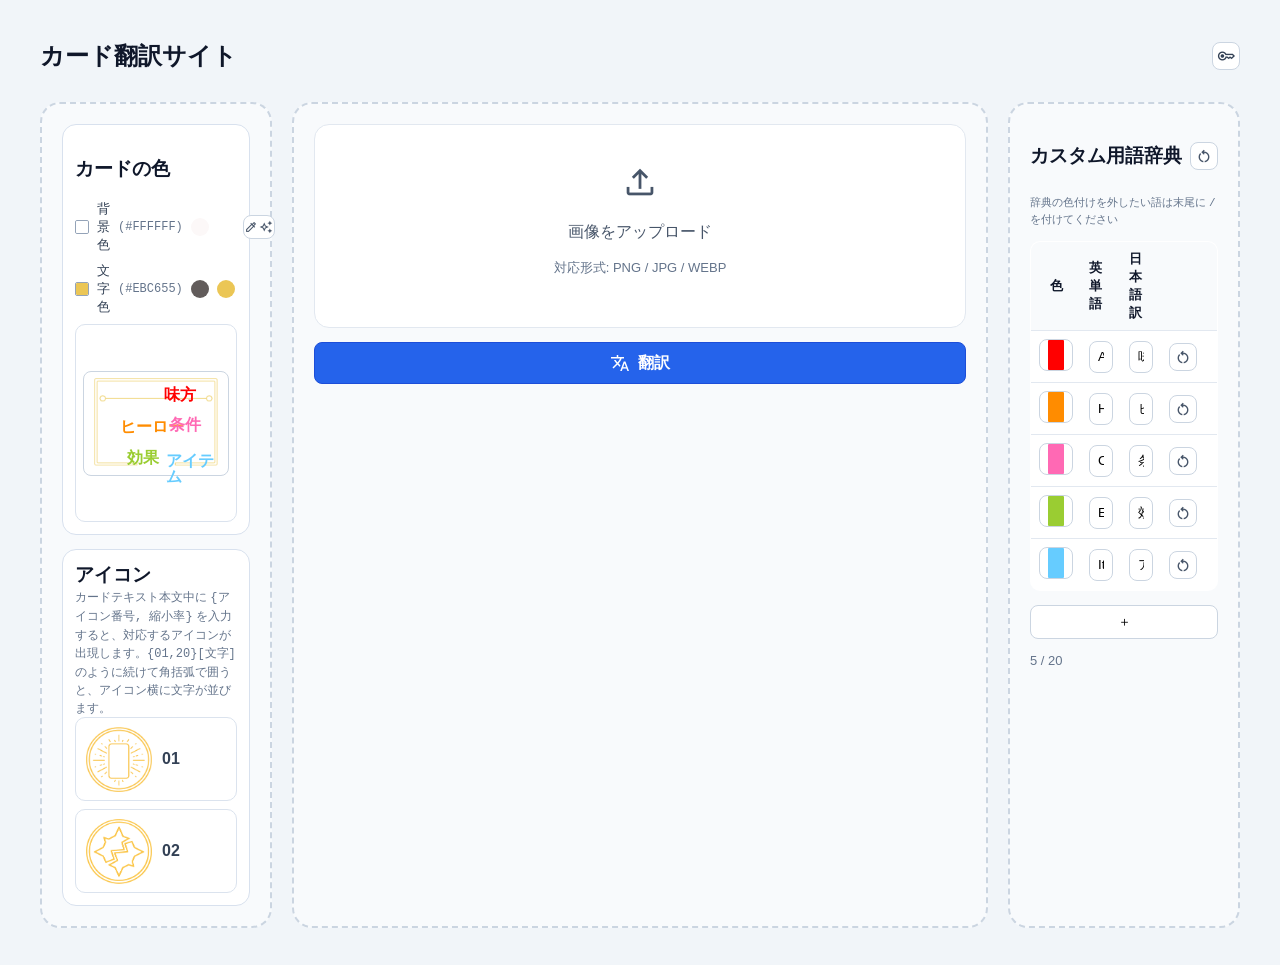
==== commit 011ddc3c: "{アイコン}[文字]形式でアイコン横に文字が並ぶよう修正" ====
--- a/index.html
+++ b/index.html
@@ -65,7 +65,7 @@
 </div>
 <div class="editor icon-panel">
 <h3>アイコン</h3>
-<div class="icon-panel-note">カードテキスト本文中に <code>{アイコン番号, 縮小率}</code> を入力すると、対応するアイコンが出現します。</div>
+<div class="icon-panel-note">カードテキスト本文中に <code>{アイコン番号, 縮小率}</code> を入力すると、対応するアイコンが出現します。<code>{01,20}[文字]</code> のように続けて角括弧で囲うと、アイコン横に文字が並びます。</div>
 <div class="icon-panel-list">
 <div class="icon-panel-item">
 <img src="image/ability_01.png" alt="ability_01 アイコン">
--- a/style.css
+++ b/style.css
@@ -940,6 +940,11 @@
 }
 
 .result-face{
+    --result-title-height:26px;
+    --result-effect-height:92px;
+    --result-title-gap:6px;
+    --result-bottom-height:24px;
+    --result-type-height:18px;
     position:absolute;
     inset:0;
     box-sizing:border-box;
@@ -948,9 +953,10 @@
     background:var(--result-bg, #f8fafc);
     color:var(--result-text, #0f172a);
     padding:12px 21px 15px;
-    display:flex;
-    flex-direction:column;
-    align-items:center;
+    display:grid;
+    grid-template-rows:var(--result-title-height) var(--result-effect-height);
+    row-gap:var(--result-title-gap);
+    justify-items:center;
     text-align:center;
     overflow:hidden;
     backface-visibility:hidden;
@@ -966,7 +972,7 @@
     z-index:0;
 }
 
-.result-face > *:not(.result-frame-layer){
+.result-face > *:not(.result-frame-layer):not(.result-bottom){
     position:relative;
     z-index:2;
 }
@@ -1001,24 +1007,31 @@
     font-weight:700;
     font-family:"Corporate Mincho ver3","コーポレート明朝 ver3",serif;
     line-height:1.15;
-    margin:2px 0 13px;
-    height:26px;
-    min-height:26px;
-    max-height:26px;
+    margin:0;
+    height:100%;
+    min-height:0;
+    max-height:var(--result-title-height);
     overflow:hidden;
 }
 
 .result-title-display{
-    padding-top:6px;
+    display:flex;
+    align-items:center;
+    justify-content:center;
+}
+
+.result-front-title.result-title-display{
+    top:3px;
 }
 
 .result-row{
+    box-sizing:border-box;
     font-size:13px;
     line-height:1.25;
     width:92%;
-    height:74px;
-    min-height:74px;
-    max-height:74px;
+    height:100%;
+    min-height:0;
+    max-height:var(--result-effect-height);
     overflow:hidden;
 }
 
@@ -1026,6 +1039,17 @@
 .result-back-effect{
     font-family:"Hiragino Sans","ヒラギノ角ゴシック","Hiragino Kaku Gothic ProN","Yu Gothic",sans-serif;
     font-weight:600;
+}
+
+.result-effect-content{
+    position:absolute;
+    top:50%;
+    left:50%;
+    width:100%;
+    height:90%;
+    margin-top:-41.4px;
+    margin-left:-50%;
+    overflow:hidden;
 }
 
 .card-inline-ability{
@@ -1035,12 +1059,44 @@
     vertical-align:middle;
 }
 
+.card-ability-callout{
+    display:flex;
+    align-items:center;
+    justify-content:center;
+    gap:.55em;
+    width:100%;
+    margin:.2em 0;
+    line-height:1.18;
+}
+
+.card-ability-callout-icon{
+    flex:0 0 min(var(--ability-block-icon-width, 20%), 34%);
+    display:flex;
+    align-items:center;
+    justify-content:center;
+}
+
+.card-ability-callout-icon .card-inline-ability{
+    width:100% !important;
+}
+
+.card-ability-callout-text{
+    flex:0 1 auto;
+    min-width:0;
+    text-align:left;
+}
+
 .result-bottom{
-    width:100%;
-    margin-top:auto;
+    position:absolute;
+    left:21px;
+    right:21px;
+    bottom:10px;
+    width:auto;
+    height:var(--result-bottom-height);
     display:grid;
     grid-template-columns:24% 1fr 24%;
     align-items:end;
+    z-index:2;
 }
 
 .result-bottom.no-power{
@@ -1049,31 +1105,40 @@
 }
 
 .result-power{
-    width:100%;
-    min-height:22px;
-    padding:8px 0 0 6px;
+    position:absolute;
+    left:-4.5px;
+    bottom:7px;
+    width:28px;
+    height:28px;
+    padding:0;
     box-sizing:border-box;
-    font-size:20px;
-    line-height:1.2;
-    text-align:left;
+    font-size:13px;
+    line-height:24px;
+    text-align:center;
     overflow:hidden;
-    position:relative;
-    top:-4mm;
-    z-index:1;
+    display:block;
+    font-weight:700;
 }
 
 .result-type{
+    display:flex;
+    grid-column:1 / -1;
+    justify-self:center;
+    align-items:flex-end;
+    justify-content:center;
     width:88%;
-    font-size:12px;
-    padding-top:14px;
-    height:18px;
-    min-height:18px;
-    max-height:18px;
+    font-size:13px;
+    line-height:1;
+    padding:0;
+    box-sizing:border-box;
+    height:100%;
+    min-height:0;
+    max-height:100%;
     overflow:hidden;
 }
 
 .result-bottom-spacer{
-    width:100%;
+    display:none;
 }
 
 .hide{
